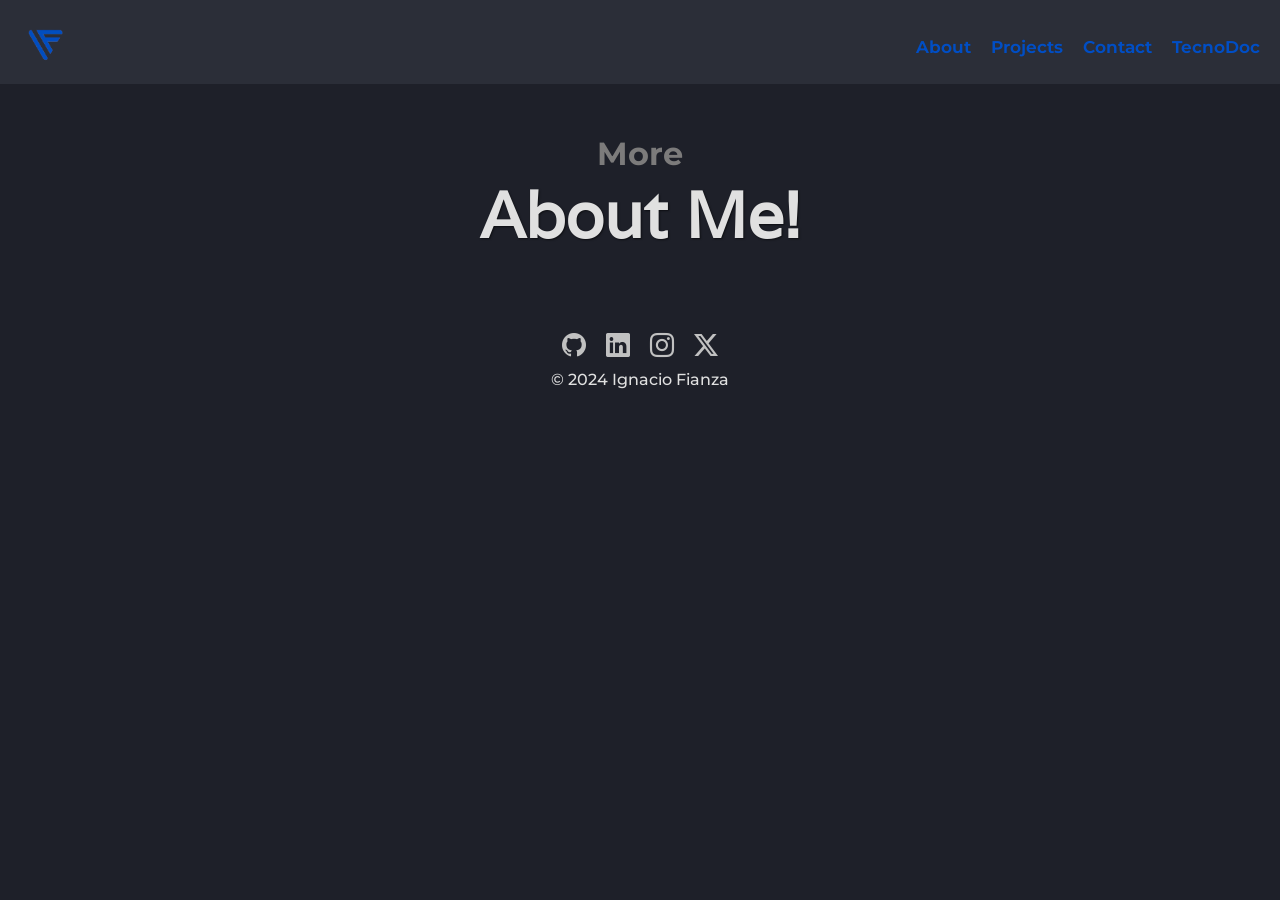
==== about.html @ 5499788e "Added schema and social cards, created about and about css, fixed navs, created redirects." ====
<!DOCTYPE html>
<html lang="en">
  <head>
    <meta charset="UTF-8" />
    <meta name="viewport" content="width=device-width, initial-scale=1.0" />
    <title>Ignacio Fianza</title>

    <link rel="preconnect" href="https://fonts.googleapis.com" />
    <link rel="preconnect" href="https://fonts.gstatic.com" crossorigin />
    <link
      href="https://fonts.googleapis.com/css2?family=Montserrat:ital,wght@0,100..900;1,100..900&display=swap"
      rel="stylesheet"
    />
    <link
      href="https://fonts.googleapis.com/css2?family=Varela&display=swap"
      rel="stylesheet"
    />

    <link rel="stylesheet" href="./css/style.css" />

    <link
      rel="stylesheet"
      href="https://cdn.jsdelivr.net/npm/bootstrap-icons@1.11.3/font/bootstrap-icons.min.css"
    />

    <link rel="icon" href="./img/favicon.ico" type="image/x-icon" />
    <link
      rel="icon"
      href="./img/favicon-16x16.png"
      sizes="16x16"
      type="image/png"
    />
    <link
      rel="icon"
      href="./img/favicon-32x32.png"
      sizes="32x32"
      type="image/png"
    />
    <link
      rel="icon"
      href="./img/android-chrome-192x192.png"
      sizes="192x192"
      type="image/png"
    />
    <link
      rel="icon"
      href="./img/android-chrome-512x512.png"
      sizes="512x512"
      type="image/png"
    />
    <link rel="apple-touch-icon" href="./img/apple-touch-icon.png" />

    <!-- Open Graph tags -->
    <meta property="og:title" content="Ignacio Fianza" />
    <meta
      property="og:description"
      content="Ignacio Fianza, Computer Science student and Full-Stack Developer from Uruguay. Passionate about web development and motorsports."
    />
    <meta
      property="og:image"
      content="https://v1.ignaciofianza.com/images/favicon.ico"
    />
    <meta property="og:url" content="https://v1.ignaciofianza.com" />
    <meta property="og:type" content="website" />

    <!-- Twitter Card tags -->
    <meta name="twitter:card" content="summary_large_image" />
    <meta name="twitter:title" content="Ignacio Fianza" />
    <meta
      name="twitter:description"
      content="Ignacio Fianza, Computer Science student and Full-Stack Developer from Uruguay. Passionate about web development and motorsports."
    />
    <meta
      name="twitter:image"
      content="https://v1.ignaciofianza.com/images/favicon.ico"
    />
    <meta name="twitter:site" content="@nachofianzaa_" />

    <!-- Schema.org Markup -->
    <script type="application/ld+json">
      {
        "@context": "https://schema.org",
        "@type": "Person",
        "name": "Ignacio Fianza",
        "url": "https://ignaciofianza.com",
        "sameAs": [
          "https://www.linkedin.com/in/ignacio-fianza-costa-41610b31a/",
          "https://github.com/ignaciofianza/"
        ],
        "jobTitle": "Full-Stack Developer",
        "worksFor": {
          "@type": "Organization",
          "name": "Freelancer"
        }
      }
    </script>
  </head>
  <body>
    <!-- header mobile -->
    <header class="header">
      <!-- header-left -->
      <div class="header__left">
        <a href="#"><img src="./img/logo.png" alt="Logo" /></a>
      </div>

      <!-- header PC Right -->
      <div class="header__pc">
        <a href="https://www.ignaciofianza.com/about" class="header__pc-link"
          >About</a
        >
        <a href="https://www.ignaciofianza.com/projects" class="header__pc-link"
          >Projects</a
        >
        <a href="https://www.ignaciofianza.com/contact" class="header__pc-link"
          >Contact</a
        >
        <a href="https://tecnodoc.ignaciofianza.com/" class="header__pc-link"
          >TecnoDoc</a
        >
      </div>

      <!-- close icon (hidden initially) -->
      <div class="header__close-icon">
        <i class="bi bi-x"></i>
      </div>

      <!-- Off-screen menu -->
      <div class="header__off-screen-menu">
        <a href="https://www.ignaciofianza.com/">Home</a>
        <a href="https://www.ignaciofianza.com/about">About</a>
        <a href="https://www.ignaciofianza.com/projects">Projects</a>
        <a href="https://www.ignaciofianza.com/contact">Contact</a>
        <a href="https://tecnodoc.ignaciofianza.com/">TecnoDoc</a>
      </div>

      <!-- hamburger menu icon -->
      <div class="header__right">
        <i class="bi bi-list"></i>
      </div>
    </header>

    <section class="main">
      <h2 class="main__subtitle">More</h2>
      <h1 class="main__title">About Me!</h1>
    </section>

    <footer class="footer">
      <div class="footer__social">
        <a href="https://github.com/ignaciofianza"
          ><i class="bi bi-github"></i
        ></a>
        <a href="https://www.linkedin.com/in/ignacio-fianza-586020320/"
          ><i class="bi bi-linkedin"></i
        ></a>
        <a href="https://www.instagram.com/ignaciofianza/"
          ><i class="bi bi-instagram"></i
        ></a>
        <a href="https://x.com/nachofianzaa_"
          ><i class="bi bi-twitter-x"></i
        ></a>
      </div>
      <div class="footer__text">
        <p class="footer__text">&copy; 2024 Ignacio Fianza</p>
      </div>
    </footer>

    <script src="./js/script.js"></script>
  </body>
</html>
---- css/style.css ----
* {
  padding: 0;
  margin: 0;
  box-sizing: border-box;
  font-family: Montserrat;
}

body {
  background-color: #1e2029;
  display: flex;
  flex-direction: column;
}

.header {
  align-self: flex-start;
  display: flex;
  padding: 10px 20px 0 10px;
  background-color: #2b2e38;
  justify-content: space-between;
  align-items: center;
  position: fixed;
  width: 100%;
  z-index: 900;
}

.header__left img {
  width: 70px;
}

.header__pc {
  display: none;
}

.header__right {
  cursor: pointer;
  font-size: 40px;
  color: #004ec5;
  z-index: 10000;
}

.header__close-icon {
  display: none;
  cursor: pointer;
  font-size: 48px;
  color: #004ec5;
}

.header__off-screen-menu {
  background-color: #20222e;
  height: 100vh;
  width: 100%;
  max-width: 300px;
  position: fixed;
  top: 0;
  right: -450px;
  display: flex;
  flex-direction: column;
  justify-content: flex-start;
  align-items: center;
  font-size: 45px;
  transition: 0.3s ease;
  gap: 10px;
  padding: 100px;
}

.header__off-screen-menu a {
  color: #fff;
  text-decoration: none;
  font-size: 45px;
}

.header__off-screen-menu.active {
  right: 0;
}

.header__close-icon.active {
  display: block;
  z-index: 1000;
}

.header__right.hidden {
  display: none;
}

.main {
  height: 300px;
  display: flex;
  flex-direction: column;
  align-items: center;
  justify-content: center;
  padding-top: 90px;
}

.main__title {
  color: #e0e0e0;
  font-size: 40px;
  font-weight: 800;
  font-family: Varela;
  text-shadow: 1px 1px 2px #0000008f;
}

.main__subtitle {
  color: #7c7b7b;
}

.content {
  display: flex;
  flex-direction: column;
  margin: 0 40px;
  gap: 15px;
}

.content__title {
  text-decoration: underline;
  color: #115ac7;
  font-size: 35px;
  font-weight: 800;
  margin-bottom: 5px;
  text-shadow: 1px 1px 2px #0000008f;
}

.content__text {
  font-weight: 600;
  margin-bottom: 20px;
  line-height: 1.6;
  color: #c1c1c1;
  text-shadow: 1px 1px 2px rgba(0, 0, 0, 0.8);
}

.content__text a {
  color: #5a7bdc;
  text-decoration: none;
}

.footer {
  margin-top: 20px;
  width: 100%;
  height: 100px;
  display: flex;
  flex-direction: column;
  justify-content: center;
  align-items: center;
  gap: 10px;
}

.footer__social {
  display: flex;
  flex-direction: row;
  justify-content: center;
  align-items: center;
  gap: 15px;
}

.footer__social i {
  font-size: 24px;
  color: #c1c1c1;
}

.footer__text p {
  color: #e0e0e0;
  font-weight: 500;
  margin-bottom: 20px;
}

@media (min-width: 700px) {
  .main__title {
    font-size: 64px;
  }

  .main__subtitle {
    font-size: 32px;
  }

  .content {
    flex-direction: row;
  }
}

@media (min-width: 1100px) {
  .header__pc {
    display: flex;
    flex-direction: row;
    gap: 20px;
    align-items: center;
    justify-content: space-around;
  }

  .header__right {
    display: none;
  }

  .header__close-icon {
    display: none;
  }

  .header__pc-link {
    font-weight: 650;
    font-size: 17px;
    color: #004ec5;
    text-decoration: none;
    transition: 0.1s ease-out;
  }

  .header__pc-link:hover {
    color: #0040a0;
  }

  .header__left {
    transition: all 0.2s ease-in-out;
  }

  .header__left:hover {
    transform: scale(1.1);
  }

  .content {
    margin: 10px 70px;
  }

  .content__link {
    transition: all 0.2s ease-in-out;
  }

  .content__link:hover {
    color: #374f97;
  }

  .footer__social {
    gap: 20px;
  }

  .footer__social a {
    transition: all 0.2s ease-in-out;
  }

  .footer__social a:hover {
    transform: scale(1.1);
  }
}
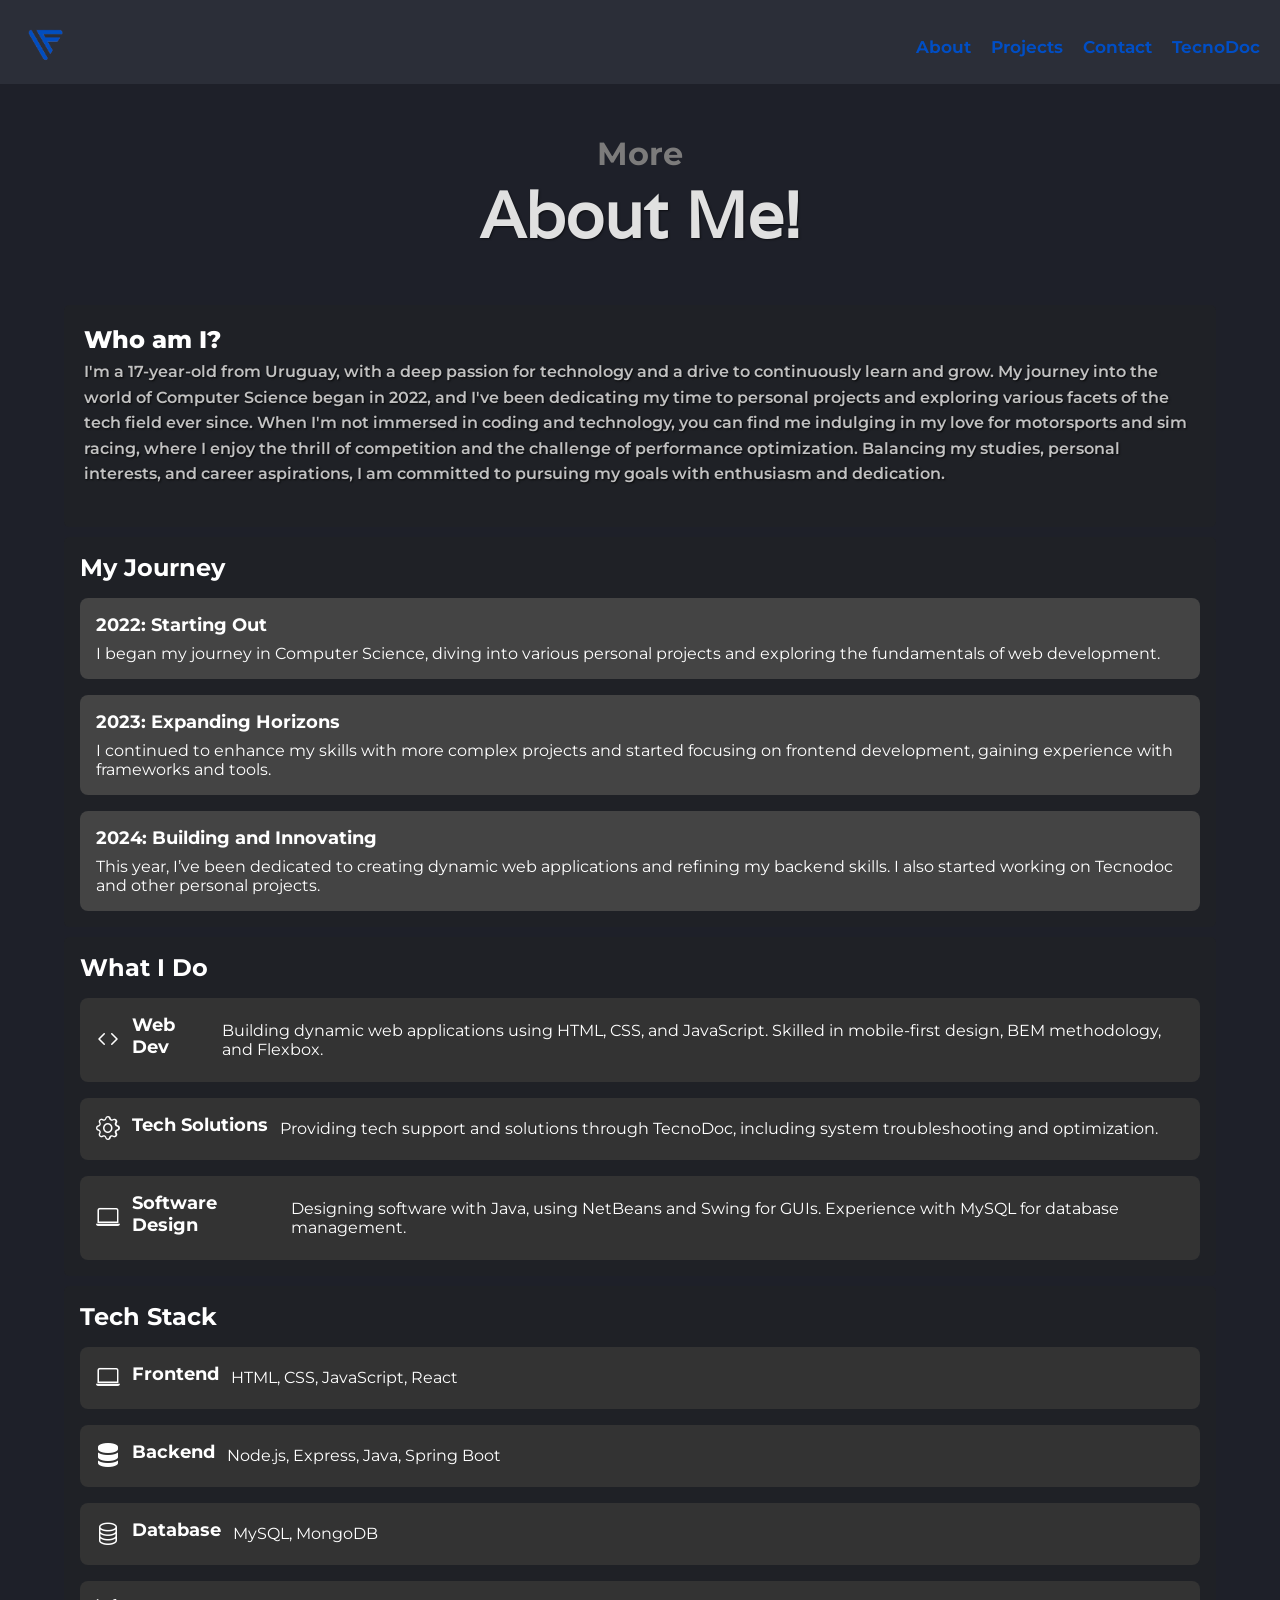
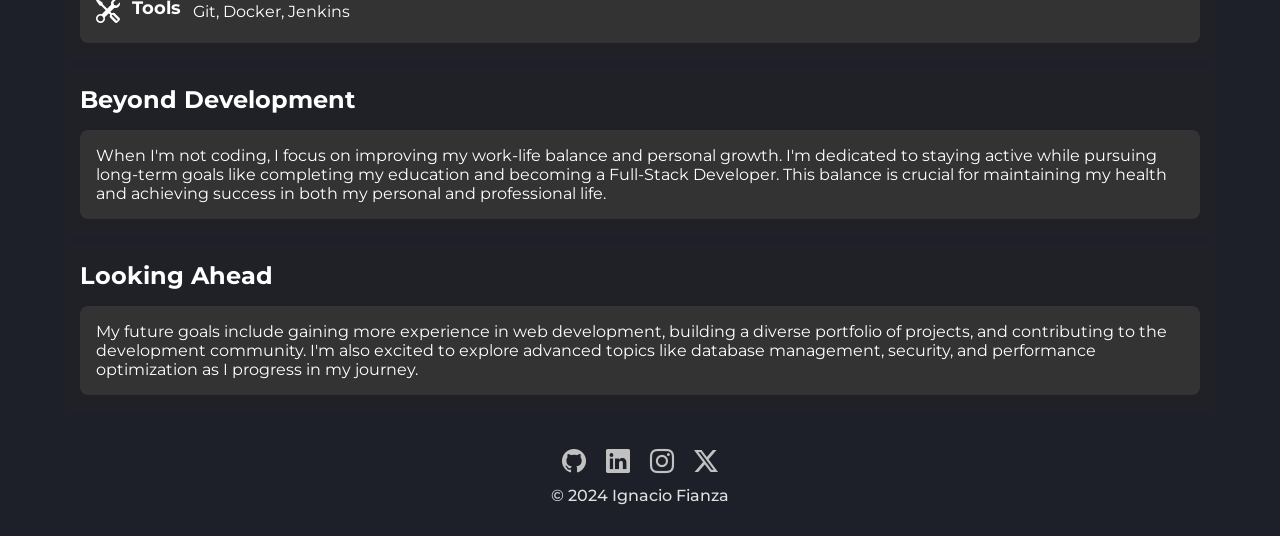
==== commit 03ac3366: "Added About and about styles." ====
--- a/about.html
+++ b/about.html
@@ -17,6 +17,7 @@
     />
 
     <link rel="stylesheet" href="./css/style.css" />
+    <link rel="stylesheet" href="./css/about.css" />
 
     <link
       rel="stylesheet"
@@ -100,7 +101,9 @@
     <header class="header">
       <!-- header-left -->
       <div class="header__left">
-        <a href="#"><img src="./img/logo.png" alt="Logo" /></a>
+        <a href="https://www.ignaciofianza.com/"
+          ><img src="./img/logo.png" alt="Logo"
+        /></a>
       </div>
 
       <!-- header PC Right -->
@@ -144,18 +147,155 @@
       <h1 class="main__title">About Me!</h1>
     </section>
 
+    <section class="contents">
+      <div class="contents__content">
+        <div class="contents__content-left">
+          <h3 class="contents__content-title">Who am I?</h3>
+        </div>
+        <div class="contents__content-right">
+          <p class="content__text">
+            I'm a 17-year-old from Uruguay, with a deep passion for technology
+            and a drive to continuously learn and grow. My journey into the
+            world of Computer Science began in 2022, and I've been dedicating my
+            time to personal projects and exploring various facets of the tech
+            field ever since. When I'm not immersed in coding and technology,
+            you can find me indulging in my love for motorsports and sim racing,
+            where I enjoy the thrill of competition and the challenge of
+            performance optimization. Balancing my studies, personal interests,
+            and career aspirations, I am committed to pursuing my goals with
+            enthusiasm and dedication.
+          </p>
+        </div>
+      </div>
+    </section>
+
+    <section class="journey">
+      <h2 class="journey__title">My Journey</h2>
+      <div class="journey__content">
+        <div class="journey__item">
+          <h3 class="journey__item-title">2022: Starting Out</h3>
+          <p class="journey__item-text">
+            I began my journey in Computer Science, diving into various personal
+            projects and exploring the fundamentals of web development.
+          </p>
+        </div>
+        <div class="journey__item">
+          <h3 class="journey__item-title">2023: Expanding Horizons</h3>
+          <p class="journey__item-text">
+            I continued to enhance my skills with more complex projects and
+            started focusing on frontend development, gaining experience with
+            frameworks and tools.
+          </p>
+        </div>
+        <div class="journey__item">
+          <h3 class="journey__item-title">2024: Building and Innovating</h3>
+          <p class="journey__item-text">
+            This year, I’ve been dedicated to creating dynamic web applications
+            and refining my backend skills. I also started working on Tecnodoc
+            and other personal projects.
+          </p>
+        </div>
+      </div>
+    </section>
+
+    <section class="what-i-do">
+      <h2 class="what-i-do__title">What I Do</h2>
+      <div class="what-i-do__content">
+        <div class="what-i-do__item">
+          <i class="bi bi-code what-i-do__icon"></i>
+          <h3 class="what-i-do__item-title">Web Dev</h3>
+          <p class="what-i-do__item-text">
+            Building dynamic web applications using HTML, CSS, and JavaScript.
+            Skilled in mobile-first design, BEM methodology, and Flexbox.
+          </p>
+        </div>
+        <div class="what-i-do__item">
+          <i class="bi bi-gear what-i-do__icon"></i>
+          <h3 class="what-i-do__item-title">Tech Solutions</h3>
+          <p class="what-i-do__item-text">
+            Providing tech support and solutions through TecnoDoc, including
+            system troubleshooting and optimization.
+          </p>
+        </div>
+        <div class="what-i-do__item">
+          <i class="bi bi-laptop what-i-do__icon"></i>
+          <h3 class="what-i-do__item-title">Software Design</h3>
+          <p class="what-i-do__item-text">
+            Designing software with Java, using NetBeans and Swing for GUIs.
+            Experience with MySQL for database management.
+          </p>
+        </div>
+      </div>
+    </section>
+
+    <section class="tech-stack">
+      <h2 class="tech-stack__title">Tech Stack</h2>
+      <div class="tech-stack__content">
+        <div class="tech-stack__item">
+          <i class="bi bi-laptop tech-stack__icon"></i>
+          <h3 class="tech-stack__item-title">Frontend</h3>
+          <p class="tech-stack__item-text">HTML, CSS, JavaScript, React</p>
+        </div>
+        <div class="tech-stack__item">
+          <i class="bi bi-server tech-stack__icon"></i>
+          <h3 class="tech-stack__item-title">Backend</h3>
+          <p class="tech-stack__item-text">
+            Node.js, Express, Java, Spring Boot
+          </p>
+        </div>
+        <div class="tech-stack__item">
+          <i class="bi bi-database tech-stack__icon"></i>
+          <h3 class="tech-stack__item-title">Database</h3>
+          <p class="tech-stack__item-text">MySQL, MongoDB</p>
+        </div>
+        <div class="tech-stack__item">
+          <i class="bi bi-tools tech-stack__icon"></i>
+          <h3 class="tech-stack__item-title">Tools</h3>
+          <p class="tech-stack__item-text">Git, Docker, Jenkins</p>
+        </div>
+      </div>
+    </section>
+
+    <section class="beyond-development">
+      <h2 class="beyond-development__title">Beyond Development</h2>
+      <div class="beyond-development__content">
+        <p class="beyond-development__text">
+          When I'm not coding, I focus on improving my work-life balance and
+          personal growth. I'm dedicated to staying active while pursuing
+          long-term goals like completing my education and becoming a Full-Stack
+          Developer. This balance is crucial for maintaining my health and
+          achieving success in both my personal and professional life.
+        </p>
+      </div>
+    </section>
+
+    <section class="looking-ahead">
+      <h2 class="looking-ahead__title">Looking Ahead</h2>
+      <div class="looking-ahead__content">
+        <p class="looking-ahead__text">
+          My future goals include gaining more experience in web development,
+          building a diverse portfolio of projects, and contributing to the
+          development community. I'm also excited to explore advanced topics
+          like database management, security, and performance optimization as I
+          progress in my journey.
+        </p>
+      </div>
+    </section>
+
     <footer class="footer">
       <div class="footer__social">
-        <a href="https://github.com/ignaciofianza"
+        <a href="https://github.com/ignaciofianza" target="_blank"
           ><i class="bi bi-github"></i
         ></a>
-        <a href="https://www.linkedin.com/in/ignacio-fianza-586020320/"
+        <a
+          href="https://www.linkedin.com/in/ignacio-fianza-586020320/"
+          target="_blank"
           ><i class="bi bi-linkedin"></i
         ></a>
-        <a href="https://www.instagram.com/ignaciofianza/"
+        <a href="https://www.instagram.com/ignaciofianza/" target="_blank"
           ><i class="bi bi-instagram"></i
         ></a>
-        <a href="https://x.com/nachofianzaa_"
+        <a href="https://x.com/nachofianzaa_" target="_blank"
           ><i class="bi bi-twitter-x"></i
         ></a>
       </div>
--- a/css/about.css
+++ b/css/about.css
@@ -0,0 +1,192 @@
+.contents {
+  display: flex;
+  flex-direction: column;
+  align-items: center;
+  padding: 20px;
+}
+
+.contents__content {
+  display: flex;
+  flex-direction: column;
+  width: 100%;
+}
+
+.contents__content-title {
+  color: #fff;
+  font-size: 24px;
+  font-weight: 800;
+}
+
+.content__text {
+  margin-top: 5px;
+}
+
+.journey {
+  padding: 16px;
+  background-color: #333;
+  color: #fff;
+}
+
+.journey__title {
+  font-size: 24px;
+  margin-bottom: 16px;
+}
+
+.journey__content {
+  display: flex;
+  flex-direction: column;
+  gap: 16px;
+}
+
+.journey__item {
+  background-color: #444;
+  padding: 16px;
+  border-radius: 8px;
+}
+
+.journey__item-title {
+  font-size: 18px;
+  margin-bottom: 8px;
+}
+
+.journey__item-text {
+  font-size: 16px;
+}
+
+.what-i-do {
+  padding: 16px;
+  background-color: #222;
+  color: #fff;
+}
+
+.what-i-do__title {
+  font-size: 24px;
+  margin-bottom: 16px;
+}
+
+.what-i-do__content {
+  display: flex;
+  flex-direction: column;
+  gap: 16px;
+}
+
+.what-i-do__item {
+  background-color: #333;
+  padding: 16px;
+  border-radius: 8px;
+  display: flex;
+  align-items: center;
+  gap: 12px;
+}
+
+.what-i-do__icon {
+  font-size: 24px;
+}
+
+.what-i-do__item-title {
+  font-size: 18px;
+  margin-bottom: 8px;
+}
+
+.what-i-do__item-text {
+  font-size: 16px;
+}
+
+.tech-stack {
+  padding: 16px;
+  background-color: #222;
+  color: #fff;
+}
+
+.tech-stack__title {
+  font-size: 24px;
+  margin-bottom: 16px;
+}
+
+.tech-stack__content {
+  display: flex;
+  flex-direction: column;
+  gap: 16px;
+}
+
+.tech-stack__item {
+  background-color: #333;
+  padding: 16px;
+  border-radius: 8px;
+  display: flex;
+  align-items: center;
+  gap: 12px;
+}
+
+.tech-stack__icon {
+  font-size: 24px;
+}
+
+.tech-stack__item-title {
+  font-size: 18px;
+  margin-bottom: 8px;
+}
+
+.tech-stack__item-text {
+  font-size: 16px;
+}
+
+.beyond-development {
+  padding: 16px;
+  background-color: #222;
+  color: #fff;
+}
+
+.beyond-development__title {
+  font-size: 24px;
+  margin-bottom: 16px;
+}
+
+.beyond-development__content {
+  background-color: #333;
+  padding: 16px;
+  border-radius: 8px;
+}
+
+.beyond-development__text {
+  font-size: 16px;
+}
+
+.looking-ahead {
+  padding: 16px;
+  background-color: #222;
+  color: #fff;
+}
+
+.looking-ahead__title {
+  font-size: 24px;
+  margin-bottom: 16px;
+}
+
+.looking-ahead__content {
+  background-color: #333;
+  padding: 16px;
+  border-radius: 8px;
+}
+
+.looking-ahead__text {
+  font-size: 16px;
+}
+
+@media (min-width: 700px){
+
+    body{
+        align-items: center;
+    }
+
+    .contents, .journey, .what-i-do, .beyond-development, .looking-ahead, .tech-stack{
+        background-color: #2222226c;
+        margin: 5px 0px;
+        width: 90%;
+        border-radius: 5px;
+    }
+    
+    .tech-stack{
+        width: 90%;
+    }
+}
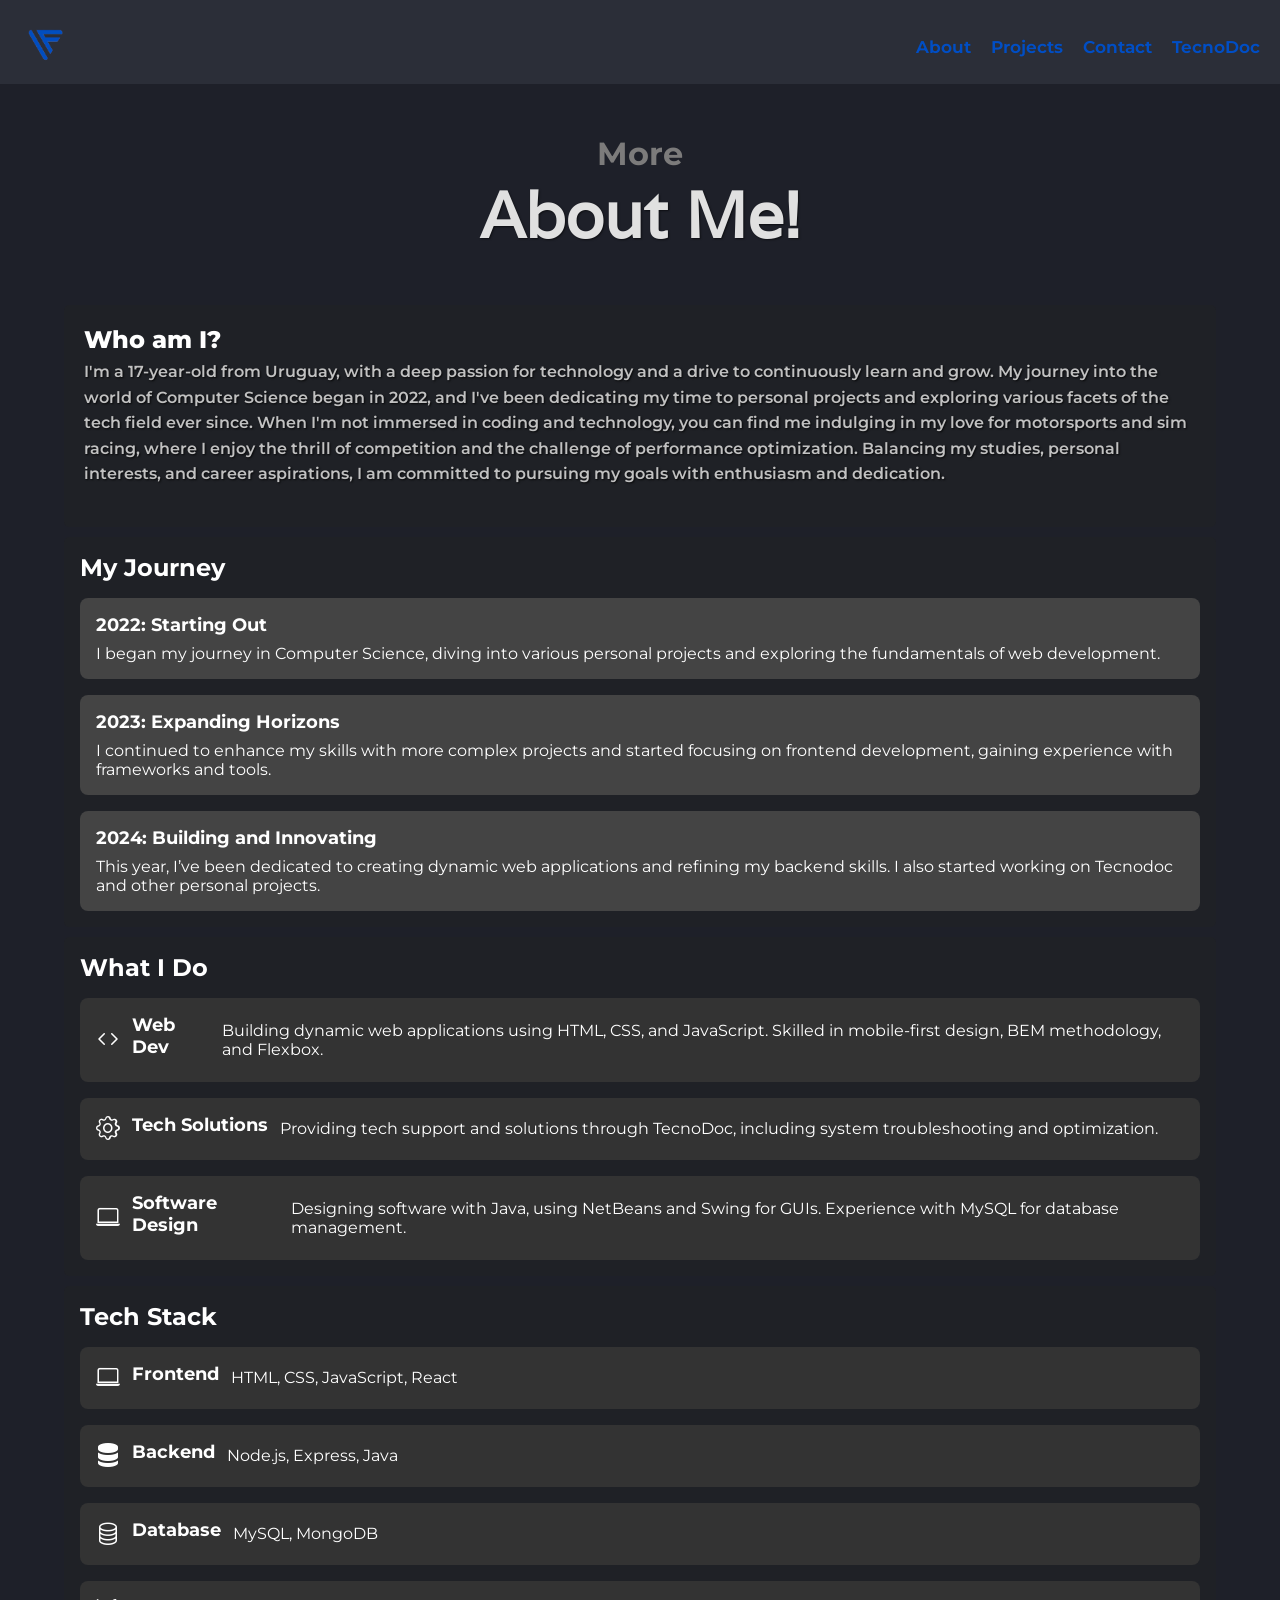
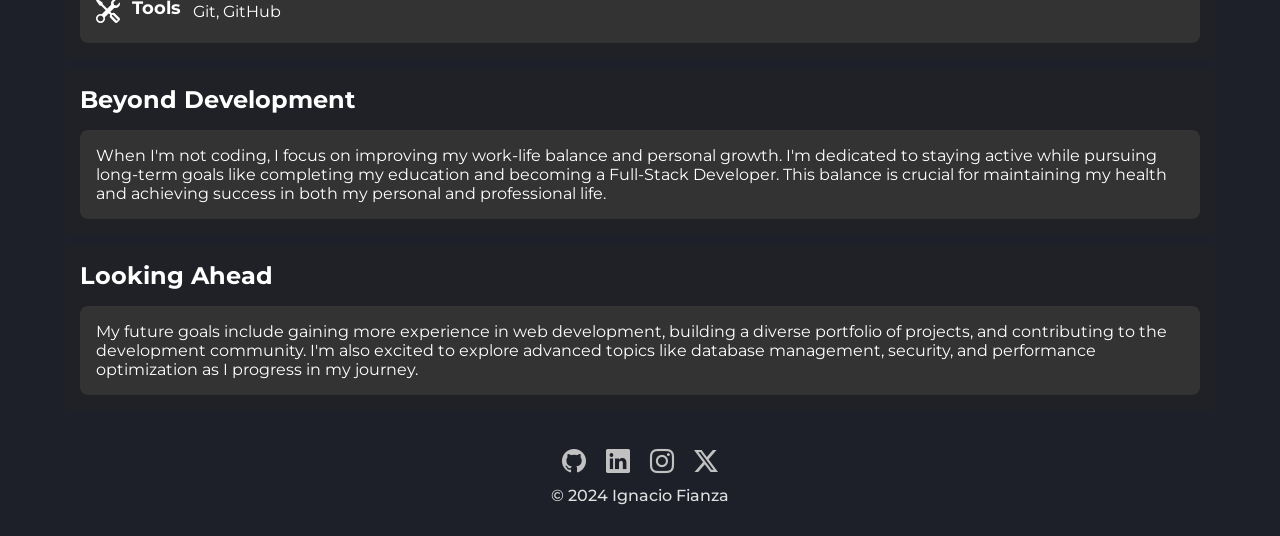
==== commit 9fe85048: "Back to reality." ====
--- a/about.html
+++ b/about.html
@@ -240,7 +240,7 @@
           <i class="bi bi-server tech-stack__icon"></i>
           <h3 class="tech-stack__item-title">Backend</h3>
           <p class="tech-stack__item-text">
-            Node.js, Express, Java, Spring Boot
+            Node.js, Express, Java
           </p>
         </div>
         <div class="tech-stack__item">
@@ -251,7 +251,7 @@
         <div class="tech-stack__item">
           <i class="bi bi-tools tech-stack__icon"></i>
           <h3 class="tech-stack__item-title">Tools</h3>
-          <p class="tech-stack__item-text">Git, Docker, Jenkins</p>
+          <p class="tech-stack__item-text">Git, GitHub</p>
         </div>
       </div>
     </section>
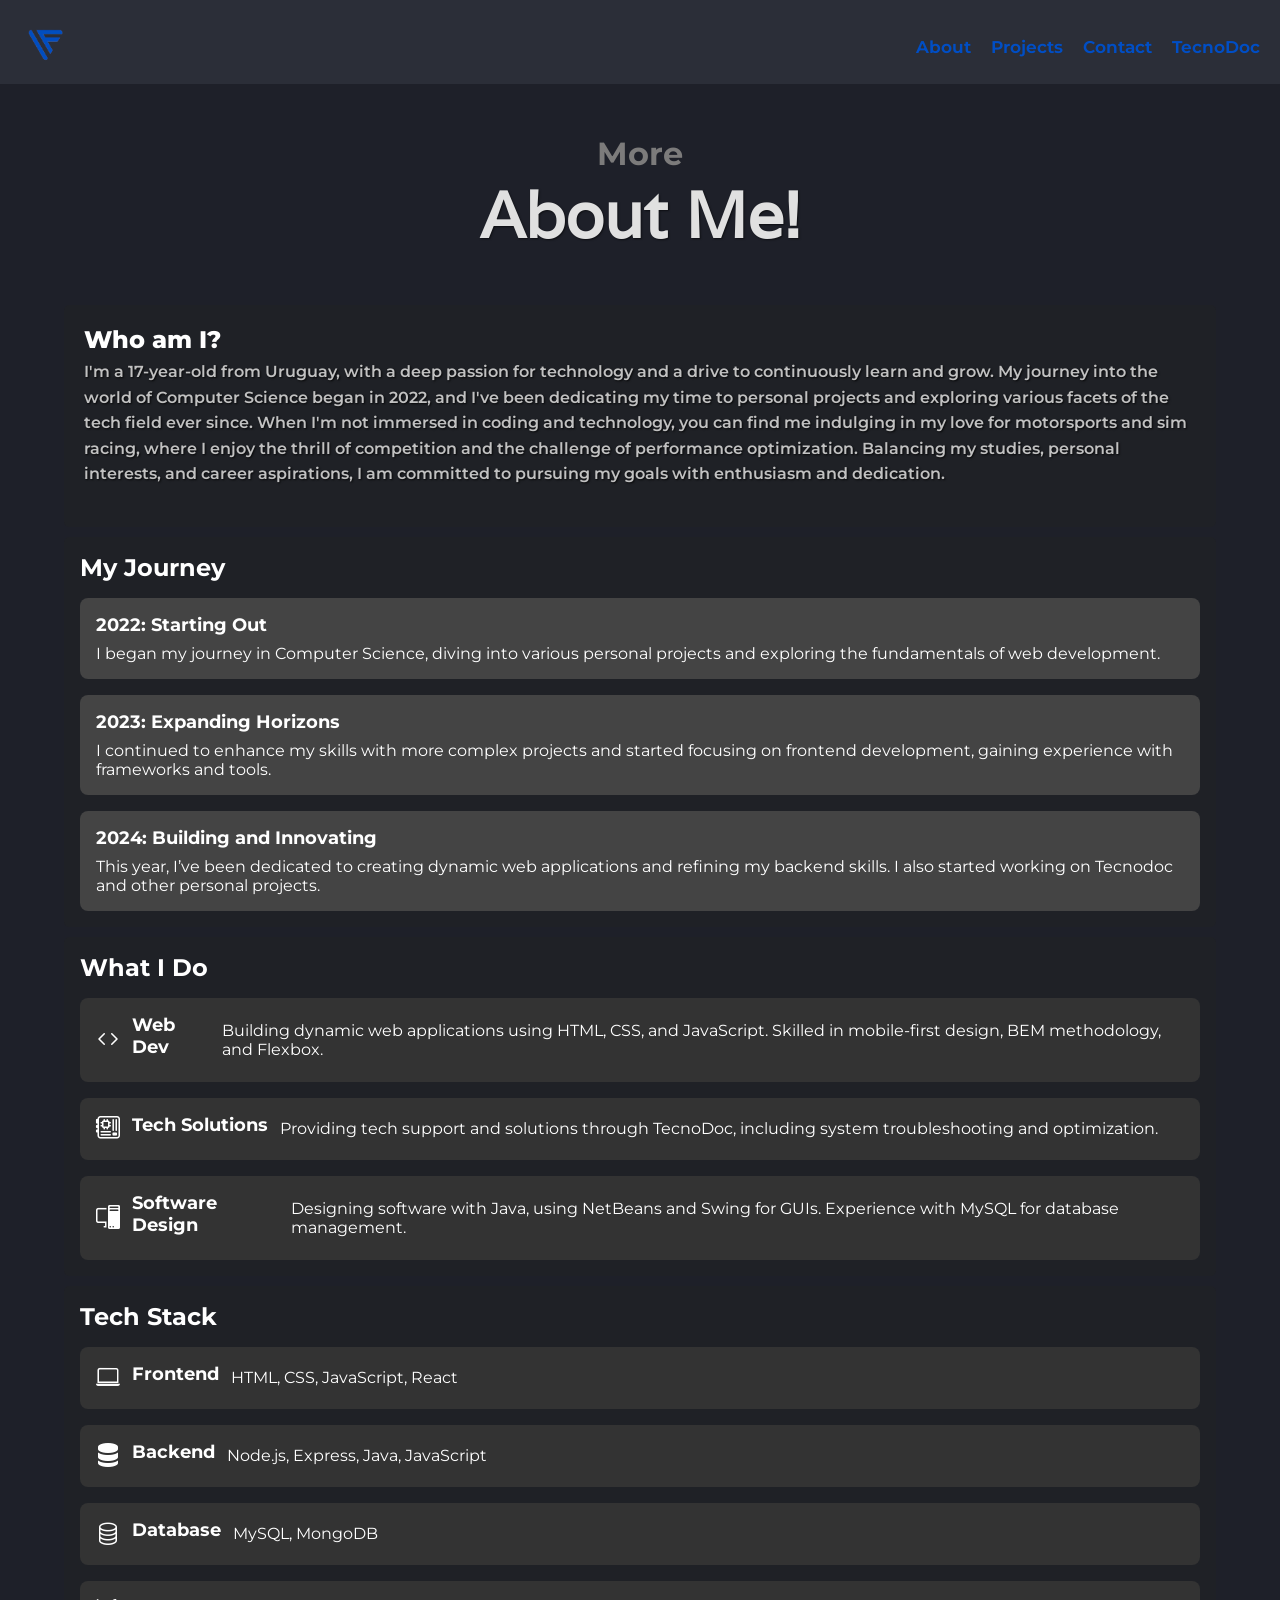
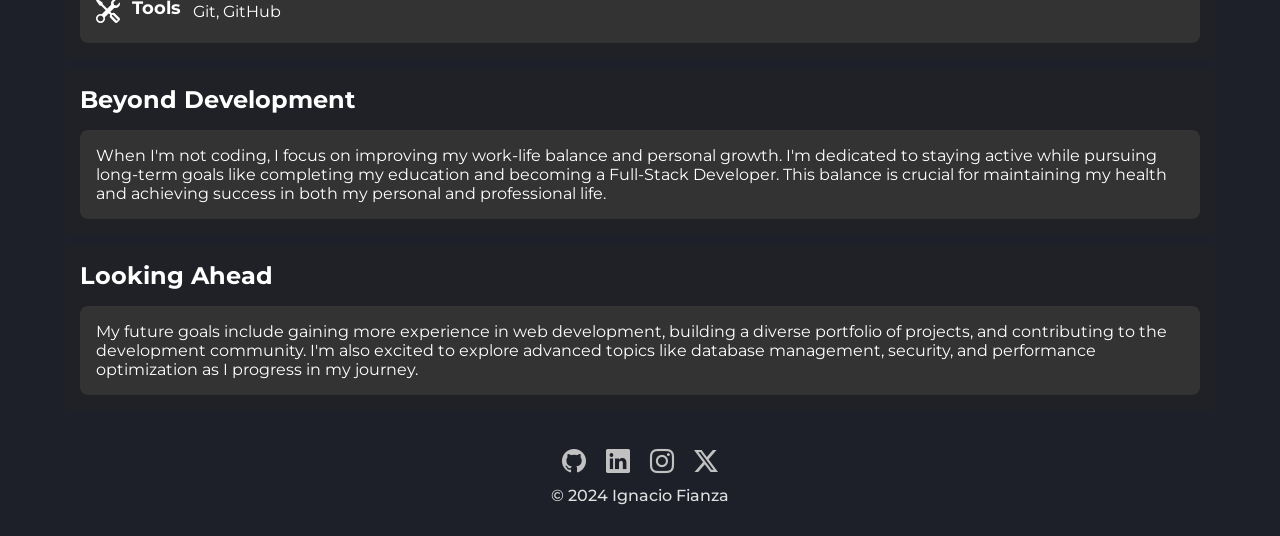
==== commit 0d8a4a0d: "Updated icons and fixed minor things." ====
--- a/about.html
+++ b/about.html
@@ -210,7 +210,7 @@
           </p>
         </div>
         <div class="what-i-do__item">
-          <i class="bi bi-gear what-i-do__icon"></i>
+          <i class="bi bi-motherboard what-i-do__icon"></i>
           <h3 class="what-i-do__item-title">Tech Solutions</h3>
           <p class="what-i-do__item-text">
             Providing tech support and solutions through TecnoDoc, including
@@ -218,7 +218,7 @@
           </p>
         </div>
         <div class="what-i-do__item">
-          <i class="bi bi-laptop what-i-do__icon"></i>
+          <i class="bi bi-pc-display what-i-do__icon"></i>
           <h3 class="what-i-do__item-title">Software Design</h3>
           <p class="what-i-do__item-text">
             Designing software with Java, using NetBeans and Swing for GUIs.
@@ -240,7 +240,7 @@
           <i class="bi bi-server tech-stack__icon"></i>
           <h3 class="tech-stack__item-title">Backend</h3>
           <p class="tech-stack__item-text">
-            Node.js, Express, Java
+            Node.js, Express, Java, JavaScript
           </p>
         </div>
         <div class="tech-stack__item">
--- a/css/about.css
+++ b/css/about.css
@@ -173,20 +173,24 @@
   font-size: 16px;
 }
 
-@media (min-width: 700px){
+@media (min-width: 700px) {
+  body {
+    align-items: center;
+  }
 
-    body{
-        align-items: center;
-    }
+  .contents,
+  .journey,
+  .what-i-do,
+  .beyond-development,
+  .looking-ahead,
+  .tech-stack {
+    background-color: #2222226c;
+    margin: 5px 0px;
+    width: 90%;
+    border-radius: 5px;
+  }
 
-    .contents, .journey, .what-i-do, .beyond-development, .looking-ahead, .tech-stack{
-        background-color: #2222226c;
-        margin: 5px 0px;
-        width: 90%;
-        border-radius: 5px;
-    }
-    
-    .tech-stack{
-        width: 90%;
-    }
+  .tech-stack {
+    width: 90%;
+  }
 }
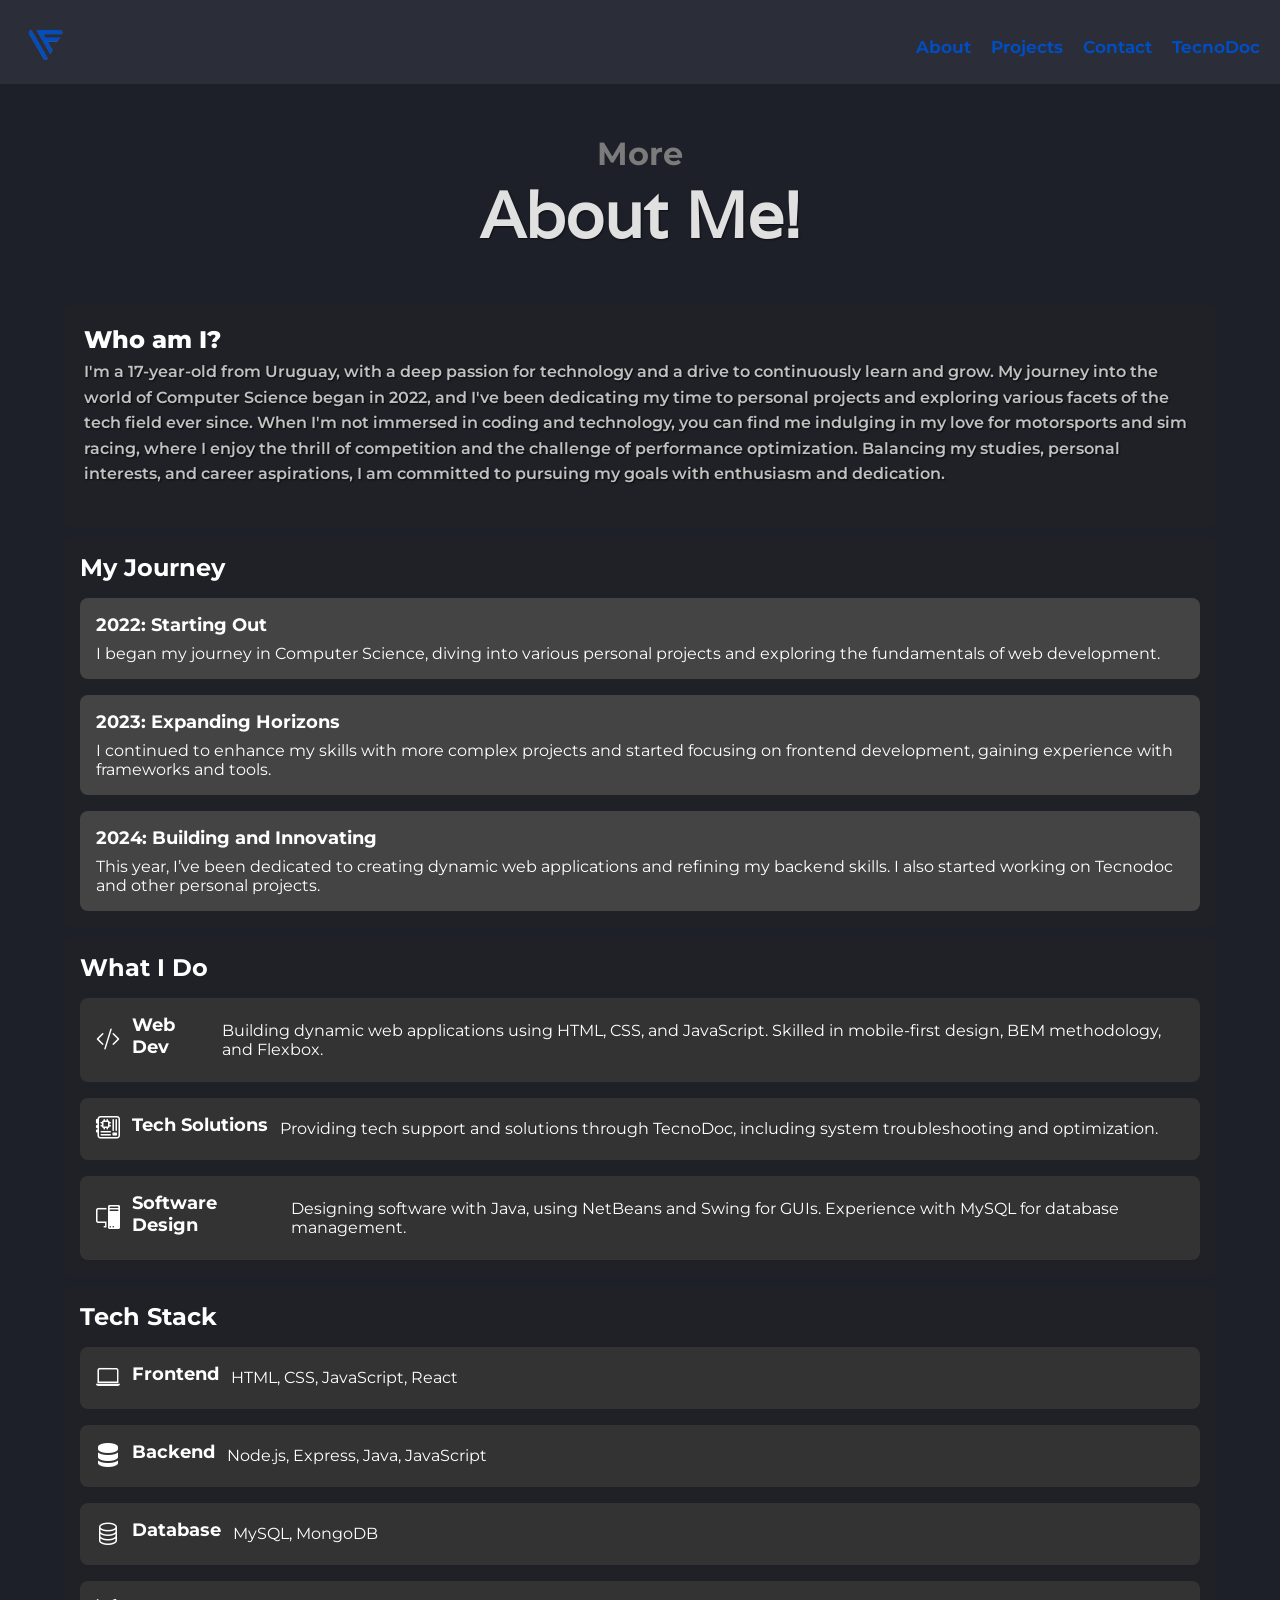
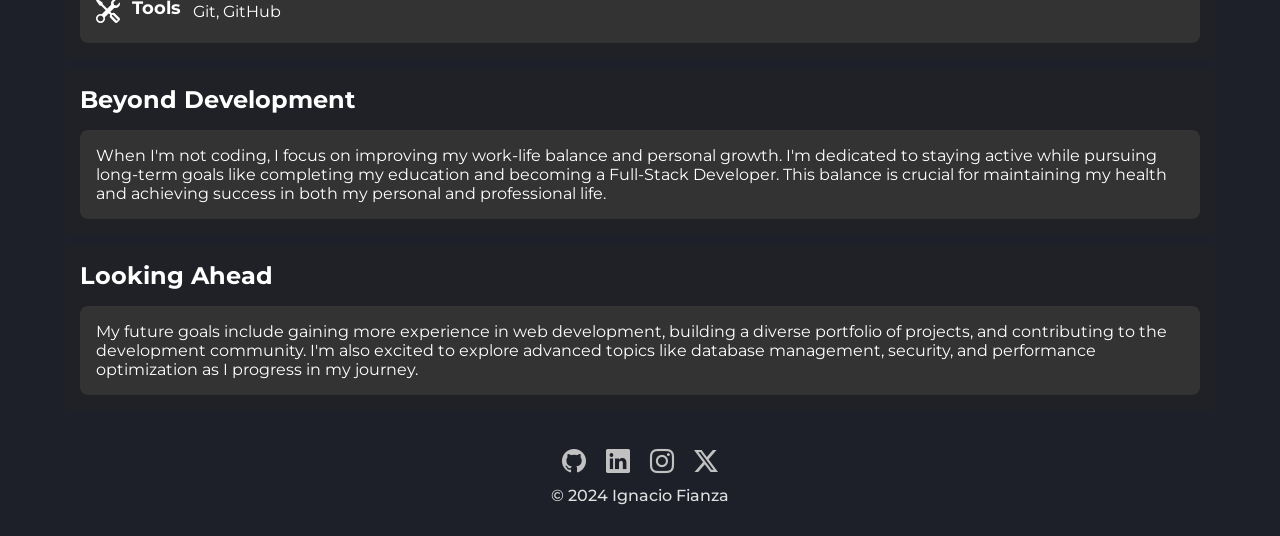
==== commit 331ef948: "Updated minor icons" ====
--- a/about.html
+++ b/about.html
@@ -202,7 +202,7 @@
       <h2 class="what-i-do__title">What I Do</h2>
       <div class="what-i-do__content">
         <div class="what-i-do__item">
-          <i class="bi bi-code what-i-do__icon"></i>
+          <i class="bi bi-code-slash what-i-do__icon"></i>
           <h3 class="what-i-do__item-title">Web Dev</h3>
           <p class="what-i-do__item-text">
             Building dynamic web applications using HTML, CSS, and JavaScript.
